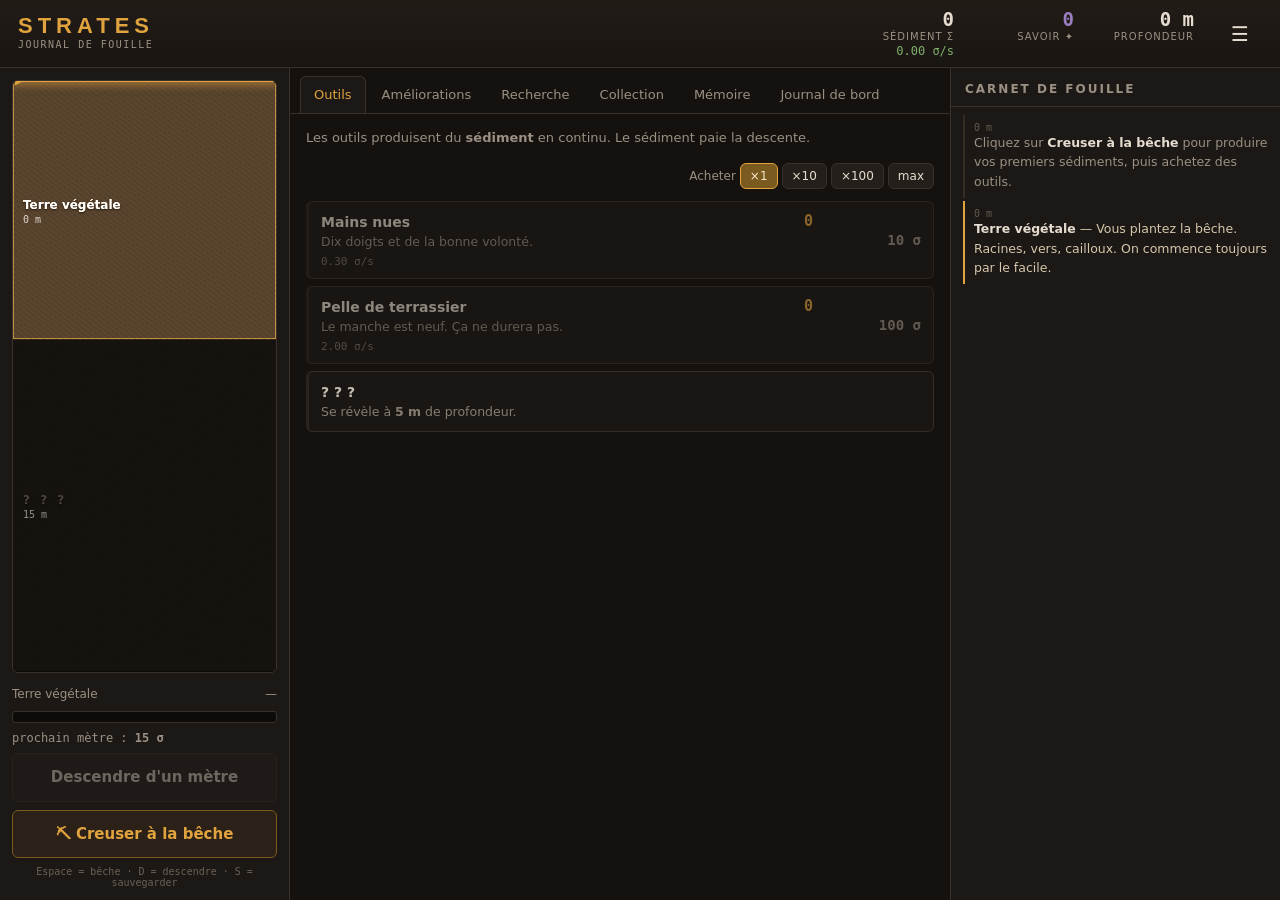
==== index.html @ b1f5039e "V1 - Première boucle de gameplay complète" ====
<!DOCTYPE html>
<html lang="fr">
<head>
<meta charset="utf-8">
<meta name="viewport" content="width=device-width, initial-scale=1">
<title>STRATES</title>
<link rel="stylesheet" href="css/style.css">
<link rel="icon" href="data:image/svg+xml,<svg xmlns='http://www.w3.org/2000/svg' viewBox='0 0 32 32'><text y='26' font-size='26'>⛏️</text></svg>">
</head>
<body>

<!-- ======================= BANDEAU ======================= -->
<header id="topbar">
  <div class="brand">STRATES<span class="brand-sub">journal de fouille</span></div>

  <div class="resources">
    <div class="res">
      <div class="res-val" id="res-sediment">0</div>
      <div class="res-lab">sédiment σ</div>
      <div class="res-rate" id="res-rate">0 σ/s</div>
    </div>
    <div class="res">
      <div class="res-val" id="res-knowledge">0</div>
      <div class="res-lab">savoir ✦</div>
    </div>
    <div class="res">
      <div class="res-val" id="res-depth">0 m</div>
      <div class="res-lab">profondeur</div>
    </div>
    <div class="res hidden" id="res-shard-box">
      <div class="res-val" id="res-shards">0</div>
      <div class="res-lab">éclats ◈</div>
    </div>
  </div>

  <button id="btn-menu" class="ghost" title="Options">☰</button>
</header>

<!-- ======================= CORPS ======================= -->
<main>

  <!-- ---------- COLONNE GAUCHE : LE PUITS ---------- -->
  <aside id="well">
    <div id="well-col"></div>

    <div id="well-ctl">
      <div class="dig-head">
        <span id="dig-strata">Terre végétale</span>
        <span id="dig-eta">—</span>
      </div>
      <div class="dig-bar"><div id="dig-fill"></div></div>
      <div class="dig-sub">prochain mètre : <b id="dig-cost">15 σ</b></div>

      <button id="btn-descend" class="big">Descendre d'un mètre</button>
      <button id="btn-dig" class="big alt">⛏ Creuser à la bêche</button>

      <!-- Apparaît avec la recherche « Descente assistée ». -->
      <div id="auto-ctl" class="hidden">
        <span>Descente auto</span>
        <div class="auto-row">
          <button class="automode" data-m="off"  title="Tout le sédiment reste disponible pour les achats.">arrêt</button>
          <button class="automode on" data-m="safe" title="Ne descend qu'avec 20× le prix du mètre d'avance.">prudent</button>
          <button class="automode" data-m="max"  title="Descend dès que possible. Plus rien à dépenser.">à fond</button>
        </div>
      </div>

      <div class="hint">Espace = bêche · D = descendre · S = sauvegarder</div>
    </div>
  </aside>

  <!-- ---------- COLONNE CENTRALE : PANNEAUX ---------- -->
  <section id="panel">
    <nav id="tabs">
      <button class="tab on" data-tab="outils">Outils</button>
      <button class="tab" data-tab="ameliorations">Améliorations <span id="badge-upgrades" class="badge hidden"></span></button>
      <button class="tab" data-tab="recherche">Recherche <span id="badge-research" class="badge hidden"></span></button>
      <button class="tab" data-tab="collection">Collection</button>
      <button class="tab" data-tab="memoire">Mémoire</button>
      <button class="tab" data-tab="stats">Journal de bord</button>
    </nav>

    <!-- OUTILS -->
    <div class="tabpane" id="pane-outils">
      <div class="pane-head">
        <p>Les outils produisent du <b>sédiment</b> en continu. Le sédiment paie la descente.</p>
        <div class="buymodes">
          <span>Acheter</span>
          <button class="buymode on" data-n="1">×1</button>
          <button class="buymode" data-n="10">×10</button>
          <button class="buymode" data-n="100">×100</button>
          <button class="buymode" data-n="-1">max</button>
        </div>
      </div>
      <div id="list-tools" class="list"></div>
    </div>

    <!-- AMÉLIORATIONS -->
    <div class="tabpane hidden" id="pane-ameliorations">
      <div class="pane-head"><p>Achats uniques, payés en sédiment. Elles doublent un outil ou boostent tout le chantier.</p></div>
      <div id="list-upgrades" class="list"></div>
    </div>

    <!-- RECHERCHE -->
    <div class="tabpane hidden" id="pane-recherche">
      <div class="pane-head"><p>Payées en <b>savoir ✦</b>, gagné en exhumant des artefacts. <i>Perdues au comblement du puits.</i></p></div>
      <div id="list-research" class="list"></div>
    </div>

    <!-- COLLECTION -->
    <div class="tabpane hidden" id="pane-collection">
      <div class="pane-head"><p>Ce que le puits vous a rendu. <b id="coll-count">0 / 0</b> — <i>la collection survit à tout.</i></p></div>
      <div id="list-collection"></div>
    </div>

    <!-- MÉMOIRE -->
    <div class="tabpane hidden" id="pane-memoire">
      <div id="meta-locked" class="pane-head">
        <p class="empty">Le comblement du puits n'est pas encore possible.<br>
        Cherchez le <b>Protocole de comblement</b> dans l'onglet Recherche.</p>
      </div>

      <div id="meta-body" class="hidden">
        <div class="prestige-box">
          <div class="pb-grid">
            <div><span id="meta-gain">0</span><small>éclats si vous comblez</small></div>
            <div><span id="meta-have">0</span><small>éclats à dépenser</small></div>
            <div><span id="meta-total">0</span><small>éclats à vie</small></div>
            <div><span id="meta-bonus">+0 %</span><small>bonus permanent</small></div>
            <div><span id="meta-count">0</span><small>comblements</small></div>
          </div>
          <div class="pb-next" id="meta-next"></div>
          <button id="btn-prestige" class="big danger">Combler le puits</button>
        </div>
        <div id="list-meta" class="list"></div>
      </div>
    </div>

    <!-- JOURNAL DE BORD -->
    <div class="tabpane hidden" id="pane-stats">
      <div class="pane-head"><p>Chiffres du chantier et faits d'armes. <b id="ach-count">0 / 0</b></p></div>
      <table id="stat-table"></table>
      <div id="list-ach" class="ach-grid"></div>
    </div>
  </section>

  <!-- ---------- COLONNE DROITE : JOURNAL ---------- -->
  <aside id="journal">
    <h3>Carnet de fouille</h3>
    <div id="log"></div>
  </aside>

</main>

<!-- ======================= SURCOUCHES ======================= -->
<div id="artefact-flash" class="hidden"></div>
<div id="toasts"></div>

<div class="modal hidden" id="modal-options">
  <div class="modal-box">
    <h2>Options</h2>
    <div class="modal-row">
      <button id="opt-save">Sauvegarder maintenant</button>
      <button id="opt-export">Exporter (copie le code)</button>
      <button id="opt-import">Importer le code ci-dessous</button>
    </div>
    <textarea id="opt-io" rows="4" placeholder="Code de sauvegarde…"></textarea>
    <p class="small">La partie est stockée dans votre navigateur et sauvegardée automatiquement
      toutes les 20 secondes. Vider les données du site efface la partie — pensez à exporter.</p>
    <div class="modal-row">
      <button id="opt-wipe" class="danger">Effacer la partie</button>
      <button data-close>Fermer</button>
    </div>
  </div>
</div>

<div class="modal hidden" id="modal-confirm">
  <div class="modal-box">
    <h2 id="confirm-title">…</h2>
    <p id="confirm-body">…</p>
    <div class="modal-row">
      <button id="confirm-yes" class="danger">Confirmer</button>
      <button id="confirm-no" data-close>Annuler</button>
    </div>
  </div>
</div>

<!-- Scripts classiques (pas de modules ES) : le jeu doit fonctionner
     en ouvrant simplement le fichier, sans serveur local. L'ordre compte. -->
<script src="js/utils.js"></script>
<script src="js/content.js"></script>
<script src="js/state.js"></script>
<script src="js/engine.js"></script>
<script src="js/ui.js"></script>
<script src="js/main.js"></script>
</body>
</html>
---- css/style.css ----
/* =========================================================================
   style.css — Ambiance : carnet de chantier, terre humide, lampe de mineur.

   Palette pensée pour de longues sessions : fond sombre chaud (pas noir pur,
   moins fatigant), un seul accent vif (ambre) réservé aux actions possibles.
   POURQUOI un seul accent ? Dans un incrémental, l'œil doit repérer en un
   dixième de seconde « qu'est-ce que je peux acheter ». Si tout brille, rien
   ne brille.
   ========================================================================= */

:root {
  --bg:        #14110e;
  --bg-2:      #1c1815;
  --bg-3:      #241f1a;
  --line:      #3a322a;
  --txt:       #e6ddd0;
  --txt-dim:   #9b9083;
  --amber:     #e0a33e;
  --amber-dk:  #7a5a1e;
  --green:     #7fae6a;
  --red:       #c05a4c;
  --violet:    #9a7fc0;
  --radius:    6px;
  --mono:      ui-monospace, 'Cascadia Mono', Consolas, monospace;
}

* { box-sizing: border-box; }

html, body {
  margin: 0; height: 100%;
  background: var(--bg);
  color: var(--txt);
  font: 15px/1.5 'Segoe UI', system-ui, sans-serif;
  overflow: hidden;
}

button {
  font: inherit; color: var(--txt); cursor: pointer;
  background: var(--bg-3); border: 1px solid var(--line);
  border-radius: var(--radius); padding: 7px 12px;
  transition: background .12s, border-color .12s, transform .06s;
}
button:hover:not(:disabled) { background: #2f2822; border-color: #574a3c; }
button:active:not(:disabled) { transform: translateY(1px); }
button:disabled { opacity: .4; cursor: default; }
button.danger { border-color: #6b3129; color: #e0a196; }
button.danger:hover:not(:disabled) { background: #3a201b; }
.ghost { background: none; border-color: transparent; font-size: 20px; }
.hidden { display: none !important; }
.small { font-size: 12px; color: var(--txt-dim); }

/* =========================== BANDEAU =========================== */
#topbar {
  display: flex; align-items: center; gap: 24px;
  padding: 10px 18px;
  background: linear-gradient(180deg, #221c17, #191512);
  border-bottom: 1px solid var(--line);
  height: 68px;
}
.brand { font: 700 22px/1 'Segoe UI', sans-serif; letter-spacing: 5px; color: var(--amber); }
.brand-sub {
  display: block; font: 400 10px/1.6 var(--mono);
  letter-spacing: 1.5px; color: var(--txt-dim); text-transform: uppercase;
}
.resources { display: flex; gap: 28px; margin-left: auto; }
.res { text-align: right; min-width: 92px; }
.res-val { font: 600 19px/1.1 var(--mono); }
.res-lab { font-size: 10px; letter-spacing: 1px; color: var(--txt-dim); text-transform: uppercase; }
.res-rate { font: 12px var(--mono); color: var(--green); }
#res-knowledge { color: var(--violet); }
#res-shards    { color: var(--amber); }

/* =========================== GRILLE =========================== */
main {
  display: grid;
  grid-template-columns: 290px minmax(420px, 1fr) 330px;
  grid-template-rows: minmax(0, 1fr);   /* ligne unique, autorisée à rétrécir */
  height: calc(100% - 68px);
}

/* PIÈGE CLASSIQUE FLEX/GRID, à connaître :
   un enfant de grid (ou de flex) a `min-height: auto` par défaut — il refuse
   donc de devenir plus petit que son contenu. La longue liste d'outils
   étirait toute la rangée à 4600 px, et la colonne du puits avec.
   `min-height: 0` lève ce verrou et laisse les zones internes défiler. */
main > * { min-height: 0; }

/* =========================== LE PUITS =========================== */
#well {
  display: flex; flex-direction: column;
  border-right: 1px solid var(--line);
  background: var(--bg-2);
}
#well-col {
  position: relative; flex: 1; min-height: 0;
  display: flex; flex-direction: column;
  margin: 12px 12px 0; border: 1px solid var(--line); border-radius: var(--radius);
  overflow: hidden;
}
.strat {
  position: relative; flex-basis: 0; min-height: 26px;
  padding: 4px 10px;
  background: color-mix(in srgb, var(--c) 55%, #100d0a);
  border-bottom: 1px solid rgba(0,0,0,.45);
  display: flex; flex-direction: column; justify-content: center;
  transition: filter .3s;
}
/* Un léger grain diagonal : les aplats purs font « écran », pas « roche ». */
.strat::after {
  content: ''; position: absolute; inset: 0; opacity: .16; pointer-events: none;
  background: repeating-linear-gradient(38deg, transparent 0 3px, rgba(0,0,0,.55) 3px 4px);
}
.strat.active { filter: brightness(1.35); box-shadow: inset 0 0 0 1px rgba(224,163,62,.5); }
.strat.unknown { background: #16130f; filter: none; }
.strat.unknown .strat-name { color: #4c443a; letter-spacing: 3px; }
.strat-name  { font-size: 12px; font-weight: 600; text-shadow: 0 1px 2px rgba(0,0,0,.7); }
.strat-depth { font: 10px var(--mono); color: rgba(255,255,255,.55); }

.well-cursor { position: absolute; left: 0; right: 0; height: 0; pointer-events: none; transition: top .25s ease-out; }
.well-cursor span {
  position: absolute; left: -1px; right: -1px; top: -1px; height: 2px;
  background: var(--amber); box-shadow: 0 0 8px 2px rgba(224,163,62,.75);
}
.well-cursor::before {
  content: '▶'; position: absolute; left: 2px; top: -8px;
  font-size: 11px; color: var(--amber);
}

#well-ctl { padding: 12px; display: flex; flex-direction: column; gap: 8px; }
.dig-head { display: flex; justify-content: space-between; font-size: 12px; color: var(--txt-dim); }
#dig-eta.ready { color: var(--green); }
.dig-bar { height: 12px; background: #0d0b09; border: 1px solid var(--line); border-radius: 3px; overflow: hidden; }
#dig-fill {
  height: 100%; width: 0%;
  background: linear-gradient(90deg, var(--amber-dk), var(--amber));
  transition: width .12s linear;
}
.dig-sub { font: 12px var(--mono); color: var(--txt-dim); }
.big { padding: 12px; font-size: 15px; font-weight: 600; }
.big.alt { background: #2b2118; border-color: var(--amber-dk); color: var(--amber); }
.big.pulse { animation: pulse 1.1s infinite; border-color: var(--amber); }
@keyframes pulse {
  0%,100% { box-shadow: 0 0 0 0 rgba(224,163,62,.45); }
  50%     { box-shadow: 0 0 0 6px rgba(224,163,62,0); }
}
.hint { font: 10px var(--mono); color: #6b6156; text-align: center; }

#auto-ctl { font-size: 11px; color: var(--txt-dim); text-align: center; }
.auto-row { display: flex; gap: 3px; margin-top: 4px; }
.automode { flex: 1; padding: 4px 0; font-size: 11px; }
.automode.on { background: var(--amber-dk); border-color: var(--amber); color: #f5e6cb; }

/* =========================== PANNEAU CENTRAL =========================== */
#panel { display: flex; flex-direction: column; min-width: 0; }
#tabs { display: flex; gap: 2px; padding: 8px 10px 0; border-bottom: 1px solid var(--line); }
.tab {
  border: 1px solid transparent; border-bottom: none;
  border-radius: var(--radius) var(--radius) 0 0;
  background: none; color: var(--txt-dim); padding: 8px 13px; font-size: 13px;
}
.tab.on { background: var(--bg-2); border-color: var(--line); color: var(--amber); }
.badge {
  display: inline-block; min-width: 17px; padding: 0 4px; margin-left: 4px;
  background: var(--amber); color: #1a1410; border-radius: 9px;
  font: 700 10px/16px var(--mono); text-align: center;
}
.tabpane { flex: 1; min-height: 0; overflow-y: auto; padding: 14px 16px 40px; }
.pane-head { display: flex; align-items: center; gap: 16px; flex-wrap: wrap; margin-bottom: 12px; }
.pane-head p { margin: 0; font-size: 13px; color: var(--txt-dim); }
.buymodes { display: flex; align-items: center; gap: 4px; margin-left: auto; font-size: 12px; color: var(--txt-dim); }
.buymode { padding: 3px 9px; font-size: 12px; }
.buymode.on { background: var(--amber-dk); border-color: var(--amber); color: #f5e6cb; }
.empty { color: var(--txt-dim); font-size: 13px; line-height: 1.7; }

/* --------- Cartes achetables --------- */
.list { display: flex; flex-direction: column; gap: 7px; }
.card {
  display: flex; align-items: stretch; gap: 12px;
  padding: 10px 12px;
  background: var(--bg-2); border: 1px solid var(--line);
  border-left: 3px solid #2e2721;
  border-radius: var(--radius);
  cursor: pointer; user-select: none;
  transition: background .12s, border-color .12s, opacity .2s;
}
.card:hover { background: var(--bg-3); }
.card.afford { border-left-color: var(--amber); }
.card.afford .price { color: var(--amber); }
.card:not(.afford) { opacity: .58; }
.card.locked, .card.done { cursor: default; opacity: .85; }
.card.locked { border-left-color: #2e2721; }
.card.done { border-left-color: var(--green); opacity: .55; }
.card-main { flex: 1; min-width: 0; }
.card-title { font-weight: 600; font-size: 14px; }
.card-desc { font-size: 12.5px; color: var(--txt-dim); }
.card-sub  { font: 11px var(--mono); color: #7d7367; margin-top: 3px; }
.card-buy  { display: flex; flex-direction: column; align-items: flex-end; justify-content: center; min-width: 96px; }
.price { font: 600 14px var(--mono); color: var(--txt-dim); white-space: nowrap; }
.qty   { font: 11px var(--mono); color: #7d7367; }
.owned { float: right; font: 700 15px var(--mono); color: var(--amber); }
.chk   { color: var(--green); }
.popped { animation: popped .28s ease-out; }
@keyframes popped {
  0%   { background: rgba(224,163,62,.35); }
  100% { background: var(--bg-2); }
}

/* --------- Collection --------- */
.coll-group { margin-bottom: 20px; }
.coll-group h4 {
  margin: 0 0 8px; padding-left: 9px; font-size: 13px; letter-spacing: .5px;
  border-left: 4px solid var(--c);
}
.coll-group h4 span { float: right; font: 11px var(--mono); color: var(--txt-dim); }
.coll-grid { display: grid; grid-template-columns: repeat(auto-fill, minmax(215px, 1fr)); gap: 8px; }
.coll-item {
  padding: 9px 11px; background: var(--bg-2);
  border: 1px solid var(--line); border-radius: var(--radius);
}
.coll-item.unknown { background: #17140f; border-style: dashed; opacity: .5; }
.ci-name  { font-weight: 600; font-size: 13px; }
.ci-name em { font: 11px var(--mono); color: var(--amber); font-style: normal; }
.ci-text  { font-size: 12px; color: var(--txt-dim); margin: 4px 0; font-style: italic; line-height: 1.45; }
.ci-bonus { font: 11px var(--mono); color: var(--green); }

/* --------- Prestige --------- */
.prestige-box {
  padding: 14px; margin-bottom: 16px;
  background: linear-gradient(180deg, #241b26, #1a1518);
  border: 1px solid #4a3a52; border-radius: var(--radius);
}
.pb-grid { display: grid; grid-template-columns: repeat(auto-fit, minmax(96px, 1fr)); gap: 10px; text-align: center; }
.pb-grid div span { display: block; font: 700 20px var(--mono); color: var(--amber); }
.pb-grid div small { font-size: 10.5px; color: var(--txt-dim); text-transform: uppercase; letter-spacing: .5px; }
.pb-next { text-align: center; font: 11px var(--mono); color: var(--txt-dim); margin: 10px 0 8px; }
.prestige-box .big { width: 100%; }

/* --------- Stats & succès --------- */
#stat-table { width: 100%; border-collapse: collapse; margin-bottom: 20px; font-size: 13px; }
#stat-table td { padding: 5px 8px; border-bottom: 1px solid #241f1a; }
#stat-table td:first-child { color: var(--txt-dim); }
#stat-table td:last-child { text-align: right; font-family: var(--mono); }
#stat-table tr.sep td { border: none; height: 10px; }
.ach-grid { display: grid; grid-template-columns: repeat(auto-fill, minmax(180px, 1fr)); gap: 7px; }
.ach {
  padding: 8px 10px; border: 1px solid var(--line); border-radius: var(--radius);
  background: #17140f; opacity: .45;
}
.ach.got { opacity: 1; background: var(--bg-2); border-color: var(--amber-dk); }
.ach-name { font-weight: 600; font-size: 13px; }
.ach.got .ach-name { color: var(--amber); }
.ach-desc { font-size: 11.5px; color: var(--txt-dim); }

/* =========================== JOURNAL =========================== */
#journal {
  border-left: 1px solid var(--line); background: var(--bg-2);
  display: flex; flex-direction: column; min-width: 0;
}
#journal h3 {
  margin: 0; padding: 12px 14px 8px; font-size: 12px;
  letter-spacing: 2px; text-transform: uppercase; color: var(--txt-dim);
  border-bottom: 1px solid var(--line);
}
#log { flex: 1; min-height: 0; overflow-y: auto; padding: 8px 12px 30px; }
.le {
  padding: 7px 0 7px 9px; border-left: 2px solid #332c25;
  font-size: 12.5px; line-height: 1.55; color: var(--txt-dim);
  margin-bottom: 3px;
  animation: slidein .3s ease-out;
}
@keyframes slidein { from { opacity: 0; transform: translateX(8px); } }
.le.no-anim { animation: none; }   /* historique déjà connu : pas d'animation */
.le-d { display: block; font: 10px var(--mono); color: #635a4f; }
.le b { color: var(--txt); }
.le-strata   { border-left-color: var(--amber); color: #d6c7ac; }
.le-find     { border-left-color: var(--violet); color: #cbbcda; }
.le-res      { border-left-color: var(--green); }
.le-ach      { border-left-color: var(--amber); }
.le-prestige { border-left-color: #b06fd0; color: #e0c8ee; }
.le-dup      { opacity: .55; }
.le-up       { border-left-color: #4d7fa8; }

/* =========================== SURCOUCHES =========================== */
/* Placé en bas et non en haut : en haut il recouvrait la barre d'onglets,
   c'est-à-dire précisément ce sur quoi le joueur veut cliquer. */
#artefact-flash {
  position: fixed; left: 50%; bottom: 74px; transform: translateX(-50%);
  z-index: 60; cursor: pointer;
}
.af-card {
  width: 340px; padding: 14px 18px;
  background: linear-gradient(180deg, color-mix(in srgb, var(--c) 40%, #17130f), #17130f);
  border: 1px solid color-mix(in srgb, var(--c) 70%, #000);
  border-radius: var(--radius); box-shadow: 0 10px 34px rgba(0,0,0,.65);
  animation: drop .45s cubic-bezier(.2,1.4,.4,1);
}
@keyframes drop { from { opacity: 0; transform: translateY(-24px) scale(.94); } }
.af-label { font: 10px var(--mono); letter-spacing: 2px; text-transform: uppercase; color: var(--amber); }
.af-name  { font-size: 18px; font-weight: 700; margin: 3px 0 6px; }
.af-text  { font-size: 13px; font-style: italic; color: #cabfae; line-height: 1.5; }

#toasts { position: fixed; left: 50%; bottom: 22px; transform: translateX(-50%); z-index: 70; display: flex; flex-direction: column; gap: 6px; align-items: center; }
.toast {
  padding: 8px 16px; background: #2b241d; border: 1px solid var(--line);
  border-radius: 20px; font-size: 13px; box-shadow: 0 6px 20px rgba(0,0,0,.5);
  animation: drop .25s ease-out; transition: opacity .4s, transform .4s;
}
.toast.out { opacity: 0; transform: translateY(10px); }

.floatnum {
  position: fixed; z-index: 80; pointer-events: none;
  font: 700 15px var(--mono); color: var(--amber); text-shadow: 0 2px 6px #000;
  animation: floatup .9s ease-out forwards;
}
@keyframes floatup {
  from { opacity: 1; transform: translate(-50%, 0); }
  to   { opacity: 0; transform: translate(-50%, -48px); }
}

.modal {
  position: fixed; inset: 0; z-index: 90;
  background: rgba(8,6,5,.78);
  display: flex; align-items: center; justify-content: center;
}
.modal-box {
  width: min(520px, 92vw); padding: 22px;
  background: var(--bg-2); border: 1px solid var(--line); border-radius: 10px;
  box-shadow: 0 20px 60px rgba(0,0,0,.7);
}
.modal-box h2 { margin: 0 0 10px; font-size: 19px; color: var(--amber); }
.modal-box p { font-size: 13.5px; line-height: 1.6; color: var(--txt-dim); }
.modal-row { display: flex; gap: 8px; flex-wrap: wrap; margin-top: 14px; }
#opt-io {
  width: 100%; margin-top: 12px; padding: 8px; resize: vertical;
  font: 11px var(--mono); color: var(--txt);
  background: #100d0a; border: 1px solid var(--line); border-radius: var(--radius);
}

/* =========================== BARRES DE DÉFILEMENT =========================== */
::-webkit-scrollbar { width: 9px; }
::-webkit-scrollbar-track { background: #100d0a; }
::-webkit-scrollbar-thumb { background: #3a322a; border-radius: 5px; }
::-webkit-scrollbar-thumb:hover { background: #4e4438; }

/* =========================== ÉCRANS ÉTROITS =========================== */
@media (max-width: 1100px) {
  main { grid-template-columns: 250px 1fr; }
  #journal { display: none; }
}
@media (max-width: 820px) {
  html, body { overflow: auto; }
  main { grid-template-columns: 1fr; height: auto; }
  #well { border-right: none; border-bottom: 1px solid var(--line); }
  #well-col { min-height: 220px; }
  .resources { gap: 14px; }
  .res { min-width: 68px; }
}
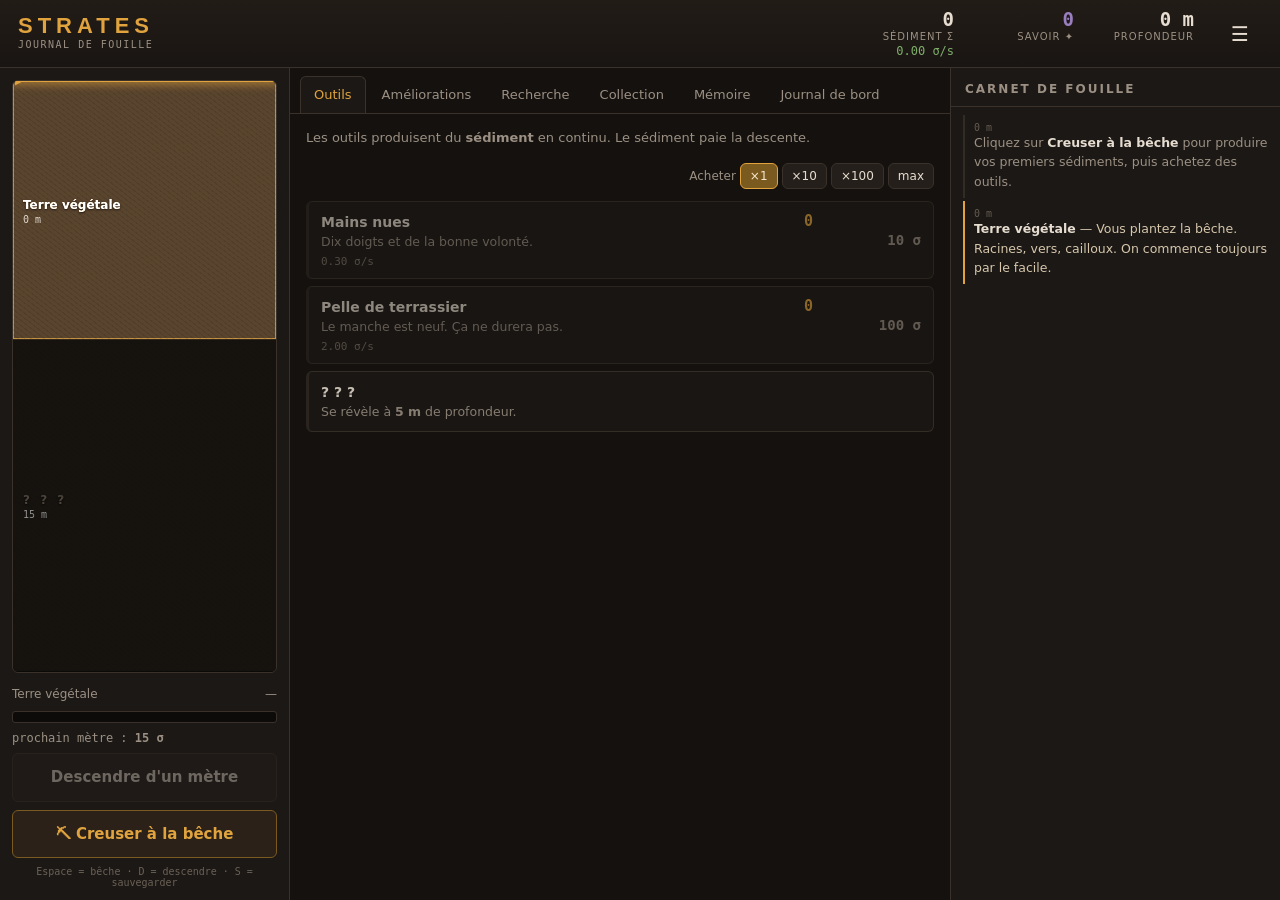
==== commit a82448fa: "V1 - Correctifs" ====
--- a/index.html
+++ b/index.html
@@ -4,7 +4,10 @@
 <meta charset="utf-8">
 <meta name="viewport" content="width=device-width, initial-scale=1">
 <title>STRATES</title>
-<link rel="stylesheet" href="css/style.css">
+<!-- Le `?v=` change à chaque version : sans lui, un navigateur qui a déjà
+     visité le jeu resservirait ses anciens fichiers depuis son cache et le
+     joueur resterait bloqué sur une version périmée sans le savoir. -->
+<link rel="stylesheet" href="css/style.css?v=1.1.0">
 <link rel="icon" href="data:image/svg+xml,<svg xmlns='http://www.w3.org/2000/svg' viewBox='0 0 32 32'><text y='26' font-size='26'>⛏️</text></svg>">
 </head>
 <body>
@@ -44,6 +47,9 @@
     <div id="well-col"></div>
 
     <div id="well-ctl">
+      <!-- Effets temporaires issus des événements de forage -->
+      <div id="buffs"></div>
+
       <div class="dig-head">
         <span id="dig-strata">Terre végétale</span>
         <span id="dig-eta">—</span>
@@ -157,7 +163,7 @@
 
 <div class="modal hidden" id="modal-options">
   <div class="modal-box">
-    <h2>Options</h2>
+    <h2>Options <span id="opt-version" class="version">v—</span></h2>
     <div class="modal-row">
       <button id="opt-save">Sauvegarder maintenant</button>
       <button id="opt-export">Exporter (copie le code)</button>
@@ -170,6 +176,17 @@
       <button id="opt-wipe" class="danger">Effacer la partie</button>
       <button data-close>Fermer</button>
     </div>
+  </div>
+</div>
+
+<!-- Événement de forage : volontairement SANS bouton de fermeture.
+     Le puits pose une question, on y répond. -->
+<div class="modal hidden" id="modal-event">
+  <div class="modal-box event-box">
+    <div class="ev-strata" id="ev-strata"></div>
+    <h2 id="ev-title">…</h2>
+    <p id="ev-text">…</p>
+    <div id="ev-choices"></div>
   </div>
 </div>
 
@@ -186,11 +203,11 @@
 
 <!-- Scripts classiques (pas de modules ES) : le jeu doit fonctionner
      en ouvrant simplement le fichier, sans serveur local. L'ordre compte. -->
-<script src="js/utils.js"></script>
-<script src="js/content.js"></script>
-<script src="js/state.js"></script>
-<script src="js/engine.js"></script>
-<script src="js/ui.js"></script>
-<script src="js/main.js"></script>
+<script src="js/utils.js?v=1.1.0"></script>
+<script src="js/content.js?v=1.1.0"></script>
+<script src="js/state.js?v=1.1.0"></script>
+<script src="js/engine.js?v=1.1.0"></script>
+<script src="js/ui.js?v=1.1.0"></script>
+<script src="js/main.js?v=1.1.0"></script>
 </body>
 </html>
--- a/css/style.css
+++ b/css/style.css
@@ -279,12 +279,15 @@
 .le-prestige { border-left-color: #b06fd0; color: #e0c8ee; }
 .le-dup      { opacity: .55; }
 .le-up       { border-left-color: #4d7fa8; }
+.le-event    { border-left-color: #c98a3a; color: #d9c5a6; }
 
 /* =========================== SURCOUCHES =========================== */
 /* Placé en bas et non en haut : en haut il recouvrait la barre d'onglets,
    c'est-à-dire précisément ce sur quoi le joueur veut cliquer. */
+/* Assez haut pour passer au-dessus d'une pile de trois toasts, qui sinon
+   recouvraient la carte de découverte au moment précis où on veut la lire. */
 #artefact-flash {
-  position: fixed; left: 50%; bottom: 74px; transform: translateX(-50%);
+  position: fixed; left: 50%; bottom: 185px; transform: translateX(-50%);
   z-index: 60; cursor: pointer;
 }
 .af-card {
@@ -328,12 +331,84 @@
   box-shadow: 0 20px 60px rgba(0,0,0,.7);
 }
 .modal-box h2 { margin: 0 0 10px; font-size: 19px; color: var(--amber); }
+.version { float: right; font: 11px var(--mono); color: var(--txt-dim); padding-top: 6px; }
 .modal-box p { font-size: 13.5px; line-height: 1.6; color: var(--txt-dim); }
 .modal-row { display: flex; gap: 8px; flex-wrap: wrap; margin-top: 14px; }
+/* ---------- Événement de forage ---------- */
+.event-box {
+  width: min(560px, 94vw);
+  border-color: color-mix(in srgb, var(--c) 60%, var(--line));
+  border-top: 3px solid var(--c);
+  animation: drop .35s cubic-bezier(.2,1.3,.4,1);
+}
+.ev-strata {
+  font: 10px var(--mono); letter-spacing: 2px; text-transform: uppercase;
+  color: var(--txt-dim); margin-bottom: 2px;
+}
+.event-box h2 { margin: 0 0 8px; }
+.event-box p { font-size: 14px; line-height: 1.65; color: #cabfae; font-style: italic; }
+#ev-choices { display: flex; flex-direction: column; gap: 8px; margin-top: 16px; }
+.ev-choice {
+  display: block; width: 100%; text-align: left; padding: 11px 14px;
+  background: var(--bg-3); border: 1px solid var(--line); border-left: 3px solid var(--amber-dk);
+}
+.ev-choice:hover { border-left-color: var(--amber); }
+.ev-choice.risky { border-left-color: #8a4438; }
+.ev-choice.risky:hover { border-left-color: var(--red); }
+.evc-label { display: block; font-weight: 600; font-size: 14px; }
+.evc-hint  { display: block; font-size: 12px; color: var(--txt-dim); margin-top: 2px; font-style: italic; }
+/* Les conséquences chiffrées : en monospace, pour se lire comme des données
+   et non comme du récit — c'est sur cette ligne que le joueur décide. */
+.evc-fx {
+  display: block; margin-top: 6px; padding-top: 6px;
+  border-top: 1px solid #342c24;
+  font: 11.5px/1.6 var(--mono); color: var(--amber);
+}
+.evc-fx em { color: var(--txt-dim); font-style: normal; }
+.evc-fx b  { color: #f0c87a; }
+.evc-odds {
+  display: inline-block; min-width: 34px; margin-right: 4px;
+  font-weight: 700;
+}
+.evc-odds.ok { color: var(--green); }
+.evc-odds.ko { color: var(--red); }
+
+/* ---------- Bandeau des effets temporaires ---------- */
+#buffs { display: flex; flex-direction: column; gap: 3px; }
+.buff {
+  display: flex; justify-content: space-between; align-items: center;
+  padding: 3px 8px; border-radius: 3px; font-size: 11.5px;
+  background: #23301f; border: 1px solid #3d5535; color: #b9d3ac;
+}
+.buff.bad { background: #2f201d; border-color: #55352f; color: #d9b0a5; }
+.bf-name { font-weight: 600; }
+.bf-time { font: 11px var(--mono); opacity: .75; }
+
 #opt-io {
   width: 100%; margin-top: 12px; padding: 8px; resize: vertical;
   font: 11px var(--mono); color: var(--txt);
   background: #100d0a; border: 1px solid var(--line); border-radius: var(--radius);
+}
+
+/* =========================== MOUVEMENT RÉDUIT ===========================
+   Certaines personnes règlent leur système sur « animations réduites » —
+   troubles vestibulaires, migraines, ou simple préférence. Un idle affiche
+   des animations en permanence : il faut savoir se taire quand on le demande.
+   (Accessoirement, c'est ce qui rend le jeu capturable en test automatisé.) */
+@media (prefers-reduced-motion: reduce) {
+  *, *::before, *::after {
+    animation-duration: .001s !important;
+    animation-iteration-count: 1 !important;
+    transition-duration: .001s !important;
+  }
+}
+
+/* Même effet, mais forcé par l'URL (?still=1). Les captures de test sont
+   prises dès le chargement, c'est-à-dire pile pendant les animations
+   d'entrée — les fenêtres apparaissaient donc vides sur les images. */
+html.no-motion *, html.no-motion *::before, html.no-motion *::after {
+  animation: none !important;
+  transition: none !important;
 }
 
 /* =========================== BARRES DE DÉFILEMENT =========================== */
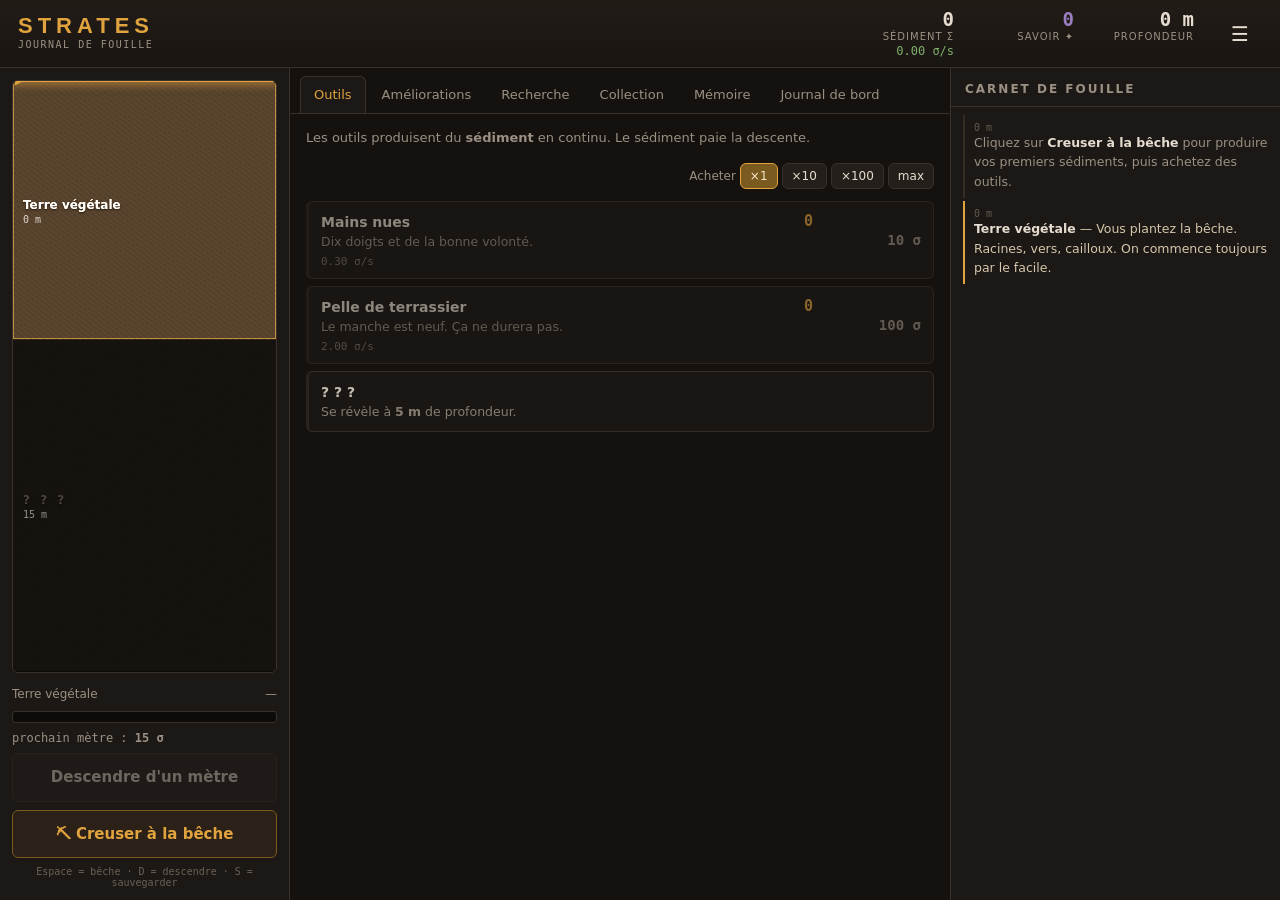
==== commit 0bd5dba4: "V1.2 - Doctrine & Maîtrise" ====
--- a/index.html
+++ b/index.html
@@ -7,7 +7,7 @@
 <!-- Le `?v=` change à chaque version : sans lui, un navigateur qui a déjà
      visité le jeu resservirait ses anciens fichiers depuis son cache et le
      joueur resterait bloqué sur une version périmée sans le savoir. -->
-<link rel="stylesheet" href="css/style.css?v=1.1.0">
+<link rel="stylesheet" href="css/style.css?v=1.2.0">
 <link rel="icon" href="data:image/svg+xml,<svg xmlns='http://www.w3.org/2000/svg' viewBox='0 0 32 32'><text y='26' font-size='26'>⛏️</text></svg>">
 </head>
 <body>
@@ -47,6 +47,9 @@
     <div id="well-col"></div>
 
     <div id="well-ctl">
+      <!-- Doctrine engagée pour la fouille en cours -->
+      <div id="doctrine-badge" class="hidden"></div>
+
       <!-- Effets temporaires issus des événements de forage -->
       <div id="buffs"></div>
 
@@ -126,6 +129,15 @@
       </div>
 
       <div id="meta-body" class="hidden">
+        <div id="doctrines">
+          <h4>Doctrine de la prochaine fouille</h4>
+          <p class="dc-intro">Un engagement pour toute la fouille : beaucoup dans un domaine,
+            moins dans un autre. Aucune n'est meilleure — elles donnent des parties de formes
+            différentes. Mener <b>3 fouilles</b> sous une même doctrine en acquiert la maîtrise,
+            un bonus conservé définitivement.</p>
+          <div id="doctrine-list"></div>
+        </div>
+
         <div class="prestige-box">
           <div class="pb-grid">
             <div><span id="meta-gain">0</span><small>éclats si vous comblez</small></div>
@@ -203,11 +215,11 @@
 
 <!-- Scripts classiques (pas de modules ES) : le jeu doit fonctionner
      en ouvrant simplement le fichier, sans serveur local. L'ordre compte. -->
-<script src="js/utils.js?v=1.1.0"></script>
-<script src="js/content.js?v=1.1.0"></script>
-<script src="js/state.js?v=1.1.0"></script>
-<script src="js/engine.js?v=1.1.0"></script>
-<script src="js/ui.js?v=1.1.0"></script>
-<script src="js/main.js?v=1.1.0"></script>
+<script src="js/utils.js?v=1.2.0"></script>
+<script src="js/content.js?v=1.2.0"></script>
+<script src="js/state.js?v=1.2.0"></script>
+<script src="js/engine.js?v=1.2.0"></script>
+<script src="js/ui.js?v=1.2.0"></script>
+<script src="js/main.js?v=1.2.0"></script>
 </body>
 </html>
--- a/css/style.css
+++ b/css/style.css
@@ -235,6 +235,51 @@
 .pb-next { text-align: center; font: 11px var(--mono); color: var(--txt-dim); margin: 10px 0 8px; }
 .prestige-box .big { width: 100%; }
 
+/* --------- Doctrines --------- */
+#doctrines { margin-bottom: 18px; }
+#doctrines h4 { margin: 0 0 6px; font-size: 13px; letter-spacing: .5px; color: var(--amber); }
+.dc-intro { margin: 0 0 10px; font-size: 12.5px; line-height: 1.6; color: var(--txt-dim); }
+#doctrine-list { display: grid; grid-template-columns: repeat(auto-fit, minmax(230px, 1fr)); gap: 8px; }
+.doctrine {
+  padding: 10px 12px; cursor: pointer; user-select: none;
+  background: var(--bg-2); border: 1px solid var(--line);
+  border-top: 3px solid color-mix(in srgb, var(--c) 45%, var(--line));
+  border-radius: var(--radius);
+  transition: background .12s, border-color .12s;
+}
+.doctrine:hover { background: var(--bg-3); }
+.doctrine.chosen { border-top-color: var(--c); box-shadow: inset 0 0 0 1px color-mix(in srgb, var(--c) 45%, transparent); }
+.doctrine.active { background: color-mix(in srgb, var(--c) 9%, var(--bg-2)); }
+.dc-head { display: flex; align-items: center; gap: 6px; }
+.dc-name { font-weight: 600; font-size: 14px; color: var(--c); }
+.dc-tag {
+  font: 9px var(--mono); letter-spacing: 1px; text-transform: uppercase;
+  padding: 2px 6px; border-radius: 9px; background: var(--c); color: #14110e; font-weight: 700;
+}
+.dc-tag.next { background: none; border: 1px solid var(--c); color: var(--c); }
+.dc-motto { font-size: 12px; font-style: italic; color: var(--txt-dim); margin: 2px 0 5px; }
+.dc-desc { font-size: 12.5px; line-height: 1.5; }
+.dc-mastery {
+  margin-top: 7px; padding-top: 6px; border-top: 1px solid #2e2721;
+  font-size: 11px; line-height: 1.5; color: var(--txt-dim);
+}
+.dc-mastery.got { color: var(--green); }
+.dc-mastery em { color: var(--txt); font-style: normal; font-weight: 600; }
+.pip {
+  display: inline-block; width: 7px; height: 7px; margin-right: 3px;
+  border: 1px solid #4e4438; border-radius: 50%; vertical-align: middle;
+}
+.pip.on { background: var(--c); border-color: var(--c); }
+
+#doctrine-badge {
+  display: flex; align-items: baseline; gap: 6px;
+  padding: 4px 8px; border-radius: 3px; font-size: 12px;
+  background: color-mix(in srgb, var(--c) 16%, var(--bg-3));
+  border: 1px solid color-mix(in srgb, var(--c) 45%, var(--line));
+}
+.db-lab { font: 9px var(--mono); letter-spacing: 1.5px; text-transform: uppercase; color: var(--txt-dim); }
+.db-name { font-weight: 600; color: var(--c); }
+
 /* --------- Stats & succès --------- */
 #stat-table { width: 100%; border-collapse: collapse; margin-bottom: 20px; font-size: 13px; }
 #stat-table td { padding: 5px 8px; border-bottom: 1px solid #241f1a; }
@@ -280,6 +325,7 @@
 .le-dup      { opacity: .55; }
 .le-up       { border-left-color: #4d7fa8; }
 .le-event    { border-left-color: #c98a3a; color: #d9c5a6; }
+.le-doctrine { border-left-color: #4d9a8a; color: #bcd9d0; }
 
 /* =========================== SURCOUCHES =========================== */
 /* Placé en bas et non en haut : en haut il recouvrait la barre d'onglets,
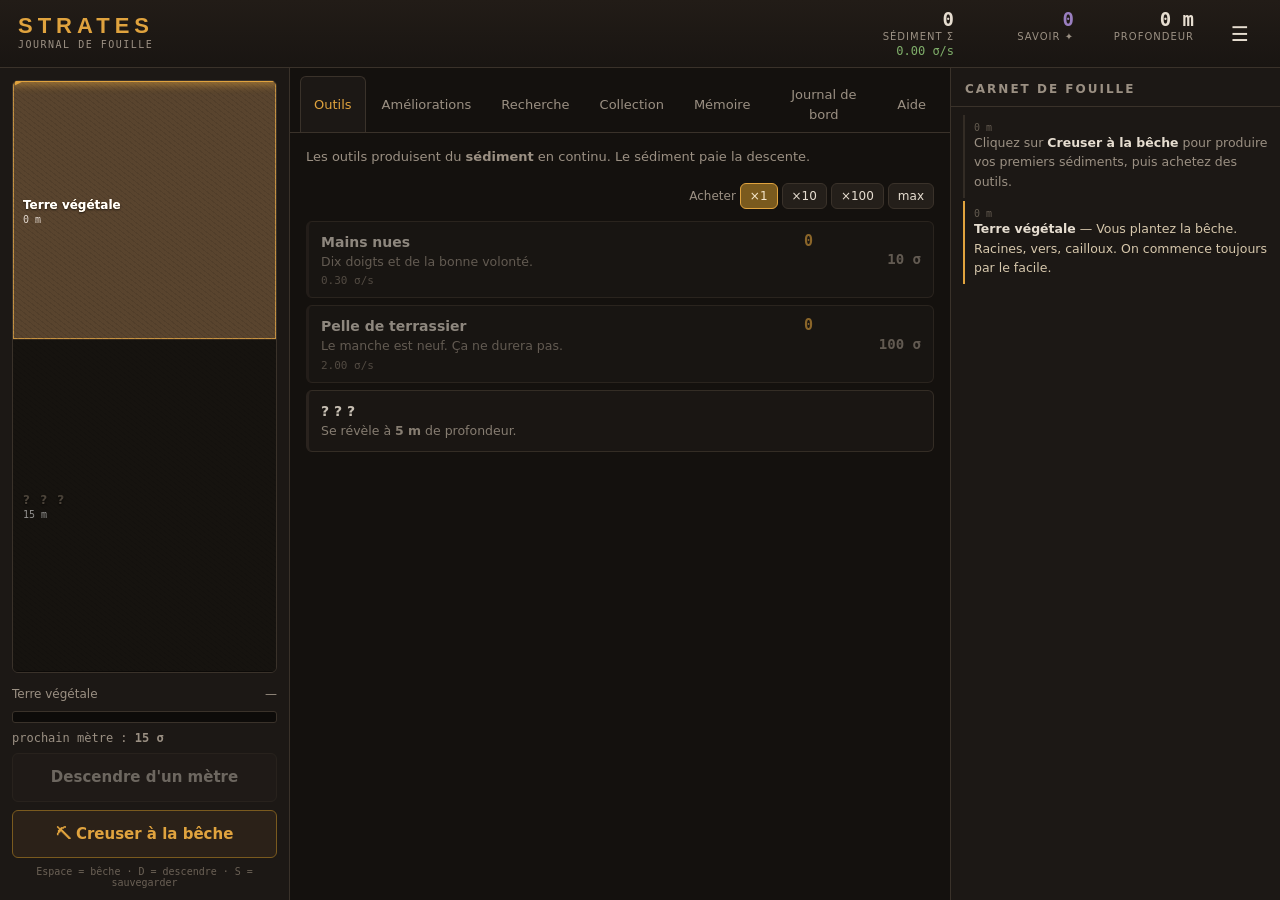
==== commit e83d9717: "V.1.3 - Aides Contextuelles & Correctifs" ====
--- a/index.html
+++ b/index.html
@@ -7,7 +7,7 @@
 <!-- Le `?v=` change à chaque version : sans lui, un navigateur qui a déjà
      visité le jeu resservirait ses anciens fichiers depuis son cache et le
      joueur resterait bloqué sur une version périmée sans le savoir. -->
-<link rel="stylesheet" href="css/style.css?v=1.2.0">
+<link rel="stylesheet" href="css/style.css?v=1.3.0">
 <link rel="icon" href="data:image/svg+xml,<svg xmlns='http://www.w3.org/2000/svg' viewBox='0 0 32 32'><text y='26' font-size='26'>⛏️</text></svg>">
 </head>
 <body>
@@ -16,21 +16,23 @@
 <header id="topbar">
   <div class="brand">STRATES<span class="brand-sub">journal de fouille</span></div>
 
+  <!-- data-tip : infobulles maison. Les quatre ressources sont ce que le
+       joueur regarde le plus, et ce qu'il comprend le moins au début. -->
   <div class="resources">
-    <div class="res">
+    <div class="res" data-tip="Produit en continu par vos outils. Sert à la fois à acheter des outils et à payer la descente — c'est l'arbitrage central du jeu.">
       <div class="res-val" id="res-sediment">0</div>
       <div class="res-lab">sédiment σ</div>
       <div class="res-rate" id="res-rate">0 σ/s</div>
     </div>
-    <div class="res">
+    <div class="res" data-tip="Gagné en exhumant des artefacts. Achète les recherches. Perdu au comblement du puits — mieux vaut le dépenser avant.">
       <div class="res-val" id="res-knowledge">0</div>
       <div class="res-lab">savoir ✦</div>
     </div>
-    <div class="res">
+    <div class="res" data-tip="Chaque mètre coûte 7,5 % de plus que le précédent. Descendre révèle de nouvelles strates, de nouveaux outils et de nouveaux artefacts.">
       <div class="res-val" id="res-depth">0 m</div>
       <div class="res-lab">profondeur</div>
     </div>
-    <div class="res hidden" id="res-shard-box">
+    <div class="res hidden" id="res-shard-box" data-tip="Gagnés en comblant le puits. Chaque éclat obtenu augmente votre production de 10 % à vie, sans rien acheter. Ils servent EN PLUS à graver la Mémoire.">
       <div class="res-val" id="res-shards">0</div>
       <div class="res-lab">éclats ◈</div>
     </div>
@@ -86,6 +88,7 @@
       <button class="tab" data-tab="collection">Collection</button>
       <button class="tab" data-tab="memoire">Mémoire</button>
       <button class="tab" data-tab="stats">Journal de bord</button>
+      <button class="tab" data-tab="aide">Aide <span id="badge-aide" class="badge hidden"></span></button>
     </nav>
 
     <!-- OUTILS -->
@@ -147,6 +150,11 @@
             <div><span id="meta-count">0</span><small>comblements</small></div>
           </div>
           <div class="pb-next" id="meta-next"></div>
+          <!-- L'information décisive, en clair : ce que le comblement change
+               CONCRÈTEMENT pour la production. Sans elle, le joueur juge le
+               prestige sur le seul prix des nœuds de l'arbre et conclut, à
+               tort, qu'il n'en vaut pas la peine. -->
+          <div class="pb-pitch" id="meta-pitch"></div>
           <button id="btn-prestige" class="big danger">Combler le puits</button>
         </div>
         <div id="list-meta" class="list"></div>
@@ -159,6 +167,13 @@
       <table id="stat-table"></table>
       <div id="list-ach" class="ach-grid"></div>
     </div>
+    <!-- AIDE -->
+    <div class="tabpane hidden" id="pane-aide">
+      <div class="pane-head"><p>Les mécaniques que vous avez débloquées, expliquées.
+        Cette page se remplit au fur et à mesure — rien n'y est dévoilé d'avance.</p></div>
+      <div id="list-help"></div>
+    </div>
+
   </section>
 
   <!-- ---------- COLONNE DROITE : JOURNAL ---------- -->
@@ -187,6 +202,19 @@
     <div class="modal-row">
       <button id="opt-wipe" class="danger">Effacer la partie</button>
       <button data-close>Fermer</button>
+    </div>
+  </div>
+</div>
+
+<!-- Aide contextuelle, montrée une seule fois au déblocage d'une mécanique -->
+<div class="modal hidden" id="modal-hint">
+  <div class="modal-box hint-box">
+    <div class="hint-lab">Nouveau dans votre chantier</div>
+    <h2 id="hint-title">…</h2>
+    <div id="hint-text"></div>
+    <div class="modal-row">
+      <button id="hint-ok">Compris</button>
+      <span class="hint-note">Consultable à tout moment dans l'onglet <b>Aide</b>.</span>
     </div>
   </div>
 </div>
@@ -215,11 +243,11 @@
 
 <!-- Scripts classiques (pas de modules ES) : le jeu doit fonctionner
      en ouvrant simplement le fichier, sans serveur local. L'ordre compte. -->
-<script src="js/utils.js?v=1.2.0"></script>
-<script src="js/content.js?v=1.2.0"></script>
-<script src="js/state.js?v=1.2.0"></script>
-<script src="js/engine.js?v=1.2.0"></script>
-<script src="js/ui.js?v=1.2.0"></script>
-<script src="js/main.js?v=1.2.0"></script>
+<script src="js/utils.js?v=1.3.0"></script>
+<script src="js/content.js?v=1.3.0"></script>
+<script src="js/state.js?v=1.3.0"></script>
+<script src="js/engine.js?v=1.3.0"></script>
+<script src="js/ui.js?v=1.3.0"></script>
+<script src="js/main.js?v=1.3.0"></script>
 </body>
 </html>
--- a/css/style.css
+++ b/css/style.css
@@ -233,6 +233,29 @@
 .pb-grid div span { display: block; font: 700 20px var(--mono); color: var(--amber); }
 .pb-grid div small { font-size: 10.5px; color: var(--txt-dim); text-transform: uppercase; letter-spacing: .5px; }
 .pb-next { text-align: center; font: 11px var(--mono); color: var(--txt-dim); margin: 10px 0 8px; }
+.pb-pitch {
+  margin: 0 0 12px; padding: 10px 12px;
+  background: rgba(224,163,62,.08); border: 1px solid var(--amber-dk);
+  border-radius: var(--radius); font-size: 13px; line-height: 1.6;
+}
+.pb-gain { color: var(--green); font-weight: 600; }
+
+/* ---------- Aide ---------- */
+.hint-box { width: min(600px, 94vw); border-top: 3px solid var(--amber); }
+.hint-lab { font: 10px var(--mono); letter-spacing: 2px; text-transform: uppercase; color: var(--amber); }
+.hint-box h2 { margin: 3px 0 10px; }
+#hint-text { font-size: 14px; line-height: 1.7; color: #d5cabb; }
+#hint-text b { color: var(--txt); }
+#hint-text u { text-decoration-color: var(--amber); text-underline-offset: 3px; }
+.hint-note { font-size: 11.5px; color: var(--txt-dim); align-self: center; }
+.help-item {
+  padding: 12px 14px; margin-bottom: 8px;
+  background: var(--bg-2); border: 1px solid var(--line);
+  border-left: 3px solid var(--amber-dk); border-radius: var(--radius);
+}
+.help-item h4 { margin: 0 0 6px; font-size: 14px; color: var(--amber); }
+.help-text { font-size: 13px; line-height: 1.65; color: var(--txt-dim); }
+.help-text b { color: var(--txt); }
 .prestige-box .big { width: 100%; }
 
 /* --------- Doctrines --------- */
@@ -427,6 +450,7 @@
   background: #23301f; border: 1px solid #3d5535; color: #b9d3ac;
 }
 .buff.bad { background: #2f201d; border-color: #55352f; color: #d9b0a5; }
+.buff.pending { background: #241f1a; border-color: #3a322a; color: #8d8377; font-style: italic; }
 .bf-name { font-weight: 600; }
 .bf-time { font: 11px var(--mono); opacity: .75; }
 
@@ -435,6 +459,24 @@
   font: 11px var(--mono); color: var(--txt);
   background: #100d0a; border: 1px solid var(--line); border-radius: var(--radius);
 }
+
+/* =========================== INFOBULLES ===========================
+   `title` natif met deux secondes à apparaître et ne se met pas en forme.
+   Un pseudo-élément suffit et reste lisible. */
+[data-tip] { position: relative; }
+[data-tip]::after {
+  content: attr(data-tip);
+  position: absolute; top: calc(100% + 8px); right: 0; z-index: 100;
+  width: 250px; padding: 9px 11px;
+  background: #2b241d; border: 1px solid var(--line); border-radius: var(--radius);
+  box-shadow: 0 8px 24px rgba(0,0,0,.6);
+  font: 12px/1.55 'Segoe UI', system-ui, sans-serif; text-align: left;
+  color: var(--txt-dim); white-space: normal;
+  opacity: 0; visibility: hidden; transform: translateY(-4px);
+  transition: opacity .15s, transform .15s, visibility .15s;
+  pointer-events: none;
+}
+[data-tip]:hover::after { opacity: 1; visibility: visible; transform: translateY(0); }
 
 /* =========================== MOUVEMENT RÉDUIT ===========================
    Certaines personnes règlent leur système sur « animations réduites » —
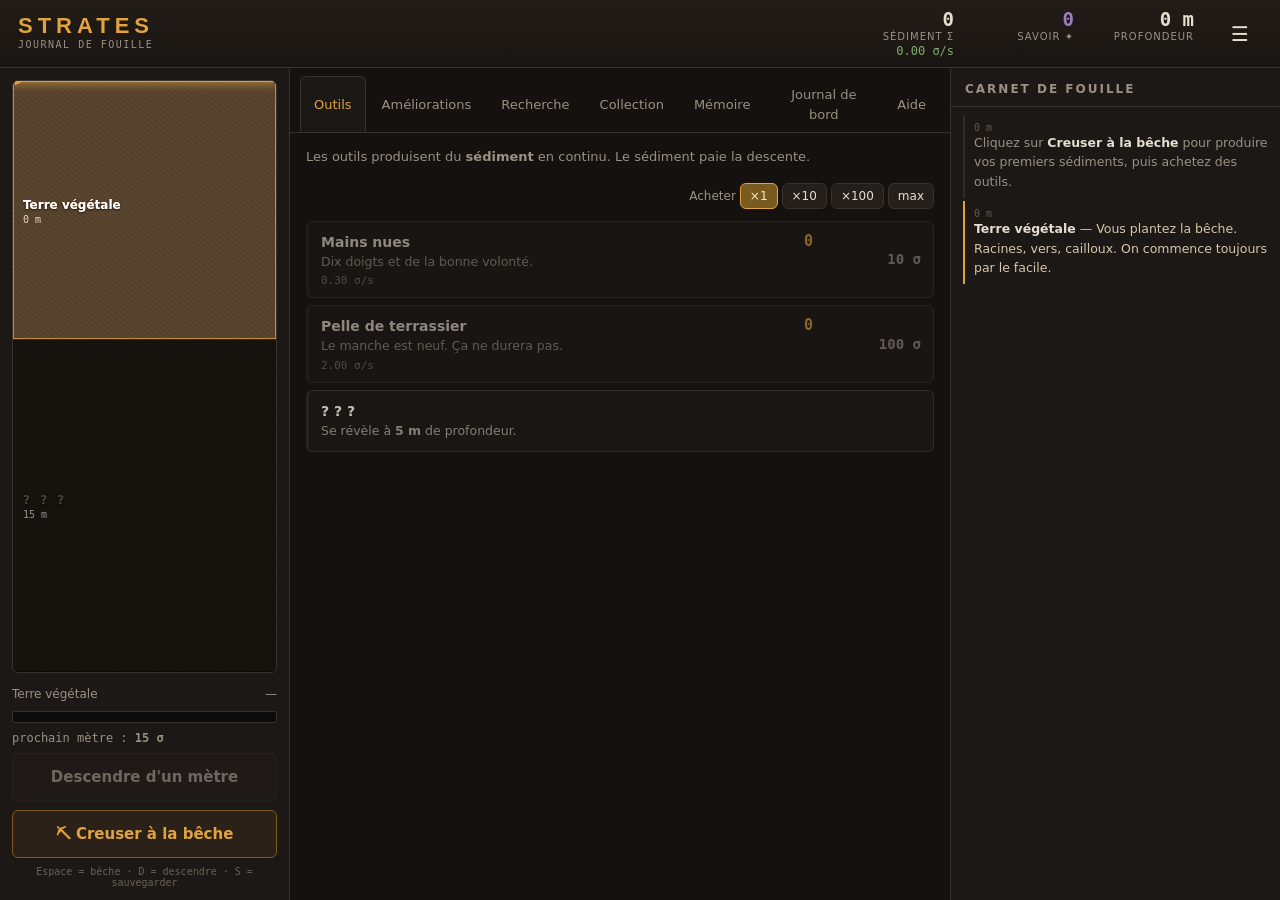
==== commit 3f5355cd: "V2.1 Correctifs & Equilibrages" ====
--- a/index.html
+++ b/index.html
@@ -7,7 +7,7 @@
 <!-- Le `?v=` change à chaque version : sans lui, un navigateur qui a déjà
      visité le jeu resservirait ses anciens fichiers depuis son cache et le
      joueur resterait bloqué sur une version périmée sans le savoir. -->
-<link rel="stylesheet" href="css/style.css?v=1.3.0">
+<link rel="stylesheet" href="css/style.css?v=2.1.0">
 <link rel="icon" href="data:image/svg+xml,<svg xmlns='http://www.w3.org/2000/svg' viewBox='0 0 32 32'><text y='26' font-size='26'>⛏️</text></svg>">
 </head>
 <body>
@@ -86,7 +86,7 @@
       <button class="tab" data-tab="ameliorations">Améliorations <span id="badge-upgrades" class="badge hidden"></span></button>
       <button class="tab" data-tab="recherche">Recherche <span id="badge-research" class="badge hidden"></span></button>
       <button class="tab" data-tab="collection">Collection</button>
-      <button class="tab" data-tab="memoire">Mémoire</button>
+      <button class="tab" data-tab="memoire">Mémoire <span id="badge-memoire" class="badge hidden"></span></button>
       <button class="tab" data-tab="stats">Journal de bord</button>
       <button class="tab" data-tab="aide">Aide <span id="badge-aide" class="badge hidden"></span></button>
     </nav>
@@ -108,13 +108,19 @@
 
     <!-- AMÉLIORATIONS -->
     <div class="tabpane hidden" id="pane-ameliorations">
-      <div class="pane-head"><p>Achats uniques, payés en sédiment. Elles doublent un outil ou boostent tout le chantier.</p></div>
+      <div class="pane-head">
+        <p>Achats uniques, payés en sédiment. Elles doublent un outil ou boostent tout le chantier.</p>
+        <button id="buy-all-up" class="buyall">Tout acheter</button>
+      </div>
       <div id="list-upgrades" class="list"></div>
     </div>
 
     <!-- RECHERCHE -->
     <div class="tabpane hidden" id="pane-recherche">
-      <div class="pane-head"><p>Payées en <b>savoir ✦</b>, gagné en exhumant des artefacts. <i>Perdues au comblement du puits.</i></p></div>
+      <div class="pane-head">
+        <p>Payées en <b>savoir ✦</b>, gagné en exhumant des artefacts. <i>Perdues au comblement du puits.</i></p>
+        <button id="buy-all-res" class="buyall">Tout acheter</button>
+      </div>
       <div id="list-research" class="list"></div>
     </div>
 
@@ -158,6 +164,34 @@
           <button id="btn-prestige" class="big danger">Combler le puits</button>
         </div>
         <div id="list-meta" class="list"></div>
+
+        <div id="challenges">
+          <h4>Défis de fouille</h4>
+          <p class="dc-intro">Une privation sèche, valable pour toute la fouille suivante.
+            Atteindre la profondeur demandée sans jamais enfreindre la règle accorde un bonus
+            <b>définitif</b>. Cliquez pour armer ou désarmer.</p>
+          <div id="challenge-list"></div>
+        </div>
+
+        <!-- Seconde couche de prestige : n'apparaît qu'une fois le Cœur touché -->
+        <div id="units-box" class="hidden">
+          <h4>Les neuf unités</h4>
+          <div class="unit-grid">
+            <div><span id="unit-num">3</span><small>unité actuelle</small></div>
+            <div><span id="unit-frag">0</span><small>fragments ✧</small></div>
+            <div><span id="unit-left">0</span><small>unités quittées</small></div>
+          </div>
+          <div class="unit-trait" id="unit-trait"></div>
+          <p class="dc-intro">Partir abandonne la mémoire gravée, les doctrines et les
+            recherches, et vous laisse <b>30 % des éclats gagnés à vie</b>. Survivent aussi la
+            collection, les succès, les maîtrises et les défis relevés.<br>
+            Vous gagnez des <b>fragments</b>, dont les bonus dépassent de loin ceux de la
+            mémoire — et <b>30 % de la nature</b> de la graine que vous quittez, définitivement.
+            Ces natures se cumulent : après plusieurs départs, vous ne fouillez plus une
+            planète mais la somme de toutes celles que vous avez traversées.</p>
+          <button id="btn-leave" class="big danger">Partir vers une autre unité</button>
+          <div id="fragment-list" class="list"></div>
+        </div>
       </div>
     </div>
 
@@ -197,12 +231,26 @@
       <button id="opt-import">Importer le code ci-dessous</button>
     </div>
     <textarea id="opt-io" rows="4" placeholder="Code de sauvegarde…"></textarea>
+    <div class="modal-row opt-sound">
+      <label><input type="checkbox" id="opt-sound-on" checked> Sons du chantier</label>
+      <input type="range" id="opt-volume" min="0" max="100" value="35">
+    </div>
     <p class="small">La partie est stockée dans votre navigateur et sauvegardée automatiquement
       toutes les 20 secondes. Vider les données du site efface la partie — pensez à exporter.</p>
     <div class="modal-row">
       <button id="opt-wipe" class="danger">Effacer la partie</button>
       <button data-close>Fermer</button>
     </div>
+  </div>
+</div>
+
+<!-- Bilan de fin de fouille : le seul moment où le jeu efface trois heures -->
+<div class="modal hidden" id="modal-report">
+  <div class="modal-box report-box">
+    <div class="hint-lab">Fouille close</div>
+    <h2 id="report-title">Bilan</h2>
+    <div id="report-body"></div>
+    <div class="modal-row"><button id="report-ok">Rouvrir un chantier</button></div>
   </div>
 </div>
 
@@ -243,11 +291,12 @@
 
 <!-- Scripts classiques (pas de modules ES) : le jeu doit fonctionner
      en ouvrant simplement le fichier, sans serveur local. L'ordre compte. -->
-<script src="js/utils.js?v=1.3.0"></script>
-<script src="js/content.js?v=1.3.0"></script>
-<script src="js/state.js?v=1.3.0"></script>
-<script src="js/engine.js?v=1.3.0"></script>
-<script src="js/ui.js?v=1.3.0"></script>
-<script src="js/main.js?v=1.3.0"></script>
+<script src="js/utils.js?v=2.1.0"></script>
+<script src="js/content.js?v=2.1.0"></script>
+<script src="js/state.js?v=2.1.0"></script>
+<script src="js/audio.js?v=2.1.0"></script>
+<script src="js/engine.js?v=2.1.0"></script>
+<script src="js/ui.js?v=2.1.0"></script>
+<script src="js/main.js?v=2.1.0"></script>
 </body>
 </html>
--- a/css/style.css
+++ b/css/style.css
@@ -242,6 +242,13 @@
 
 /* ---------- Aide ---------- */
 .hint-box { width: min(600px, 94vw); border-top: 3px solid var(--amber); }
+.hint-box.final {
+  border-top-color: var(--red);
+  background: linear-gradient(180deg, #241417, var(--bg-2) 55%);
+  box-shadow: 0 0 60px rgba(139,47,63,.35), 0 20px 60px rgba(0,0,0,.7);
+}
+.hint-box.final .hint-lab { color: #d4726a; }
+.hint-box.final h2 { color: #e08c84; }
 .hint-lab { font: 10px var(--mono); letter-spacing: 2px; text-transform: uppercase; color: var(--amber); }
 .hint-box h2 { margin: 3px 0 10px; }
 #hint-text { font-size: 14px; line-height: 1.7; color: #d5cabb; }
@@ -302,6 +309,63 @@
 }
 .db-lab { font: 9px var(--mono); letter-spacing: 1.5px; text-transform: uppercase; color: var(--txt-dim); }
 .db-name { font-weight: 600; color: var(--c); }
+
+/* --------- Synergies, défis, unités, bilan --------- */
+.syn { color: var(--green); }
+
+#challenges, #units-box { margin-top: 20px; }
+#challenges h4, #units-box h4 { margin: 0 0 6px; font-size: 13px; color: var(--amber); }
+#challenge-list { display: grid; grid-template-columns: repeat(auto-fit, minmax(240px, 1fr)); gap: 8px; }
+.chal {
+  padding: 10px 12px; cursor: pointer; user-select: none;
+  background: var(--bg-2); border: 1px solid var(--line);
+  border-left: 3px solid #6b3129; border-radius: var(--radius);
+}
+.chal:hover { background: var(--bg-3); }
+.chal.armed  { border-left-color: var(--red); box-shadow: inset 0 0 0 1px rgba(192,90,76,.35); }
+.chal.active { background: rgba(192,90,76,.10); }
+.chal.done   { border-left-color: var(--green); opacity: .7; cursor: default; }
+.chal-name { font-weight: 600; font-size: 14px; }
+.chal-depth { margin-left: auto; font: 11px var(--mono); color: var(--txt-dim); }
+.chal-flavor { font-size: 12px; font-style: italic; color: #9c8f80; margin: 4px 0; line-height: 1.5; }
+.chal-rule { font-size: 12.5px; color: var(--txt-dim); margin: 4px 0; line-height: 1.5; }
+.chal-reward { font: 11.5px var(--mono); color: var(--amber); }
+.chal.done .chal-reward { color: var(--green); }
+
+#units-box {
+  padding: 14px; border: 1px solid #4a3a52; border-radius: var(--radius);
+  background: linear-gradient(180deg, #1d2026, #171518);
+}
+.unit-grid { display: grid; grid-template-columns: repeat(3, 1fr); gap: 10px; text-align: center; }
+.unit-grid div span { display: block; font: 700 20px var(--mono); color: #8fb8c9; }
+.unit-grid div small { font-size: 10.5px; color: var(--txt-dim); text-transform: uppercase; }
+.unit-trait { text-align: center; font-size: 13px; margin: 10px 0; color: #cfe0e8; }
+.unit-inherit {
+  margin-top: 8px; padding: 8px 10px; border-radius: var(--radius);
+  background: rgba(143,184,201,.08); border: 1px solid #3d5560;
+  font-size: 12px; line-height: 1.55; color: #a9c3ce;
+}
+.buyall { margin-left: auto; padding: 5px 12px; font-size: 12px; }
+#units-box .big { width: 100%; margin-bottom: 12px; }
+.card.frag { border-left-color: #5a7f92; }
+.card.frag.afford { border-left-color: #8fb8c9; }
+.card.frag.afford .price { color: #8fb8c9; }
+
+.report-box { width: min(520px, 94vw); border-top: 3px solid var(--amber); }
+.report-table { width: 100%; border-collapse: collapse; font-size: 13.5px; margin-top: 4px; }
+.report-table td { padding: 6px 4px; border-bottom: 1px solid #241f1a; }
+.report-table td:first-child { color: var(--txt-dim); }
+.report-table td:last-child { text-align: right; font-family: var(--mono); }
+.report-gain {
+  margin-top: 14px; padding: 10px; text-align: center;
+  background: rgba(224,163,62,.10); border: 1px solid var(--amber-dk);
+  border-radius: var(--radius); font: 600 15px var(--mono); color: var(--amber);
+}
+.opt-sound { align-items: center; gap: 14px; }
+.opt-sound label { font-size: 13px; display: flex; align-items: center; gap: 6px; }
+.opt-sound input[type=range] { flex: 1; accent-color: var(--amber); }
+.le-defi { border-left-color: var(--green); color: #c4dab8; }
+.le-unit { border-left-color: #8fb8c9; color: #cfe0e8; background: rgba(143,184,201,.10); }
 
 /* --------- Stats & succès --------- */
 #stat-table { width: 100%; border-collapse: collapse; margin-bottom: 20px; font-size: 13px; }
@@ -349,6 +413,7 @@
 .le-up       { border-left-color: #4d7fa8; }
 .le-event    { border-left-color: #c98a3a; color: #d9c5a6; }
 .le-doctrine { border-left-color: #4d9a8a; color: #bcd9d0; }
+.le-coeur    { border-left-color: var(--red); color: #e8c4be; background: rgba(139,47,63,.12); }
 
 /* =========================== SURCOUCHES =========================== */
 /* Placé en bas et non en haut : en haut il recouvrait la barre d'onglets,
@@ -466,7 +531,9 @@
 [data-tip] { position: relative; }
 [data-tip]::after {
   content: attr(data-tip);
-  position: absolute; top: calc(100% + 8px); right: 0; z-index: 100;
+  /* z-index sous les fenêtres modales (90) : une infobulle ne doit jamais
+     passer par-dessus une question à laquelle le joueur doit répondre. */
+  position: absolute; top: calc(100% + 8px); right: 0; z-index: 85;
   width: 250px; padding: 9px 11px;
   background: #2b241d; border: 1px solid var(--line); border-radius: var(--radius);
   box-shadow: 0 8px 24px rgba(0,0,0,.6);
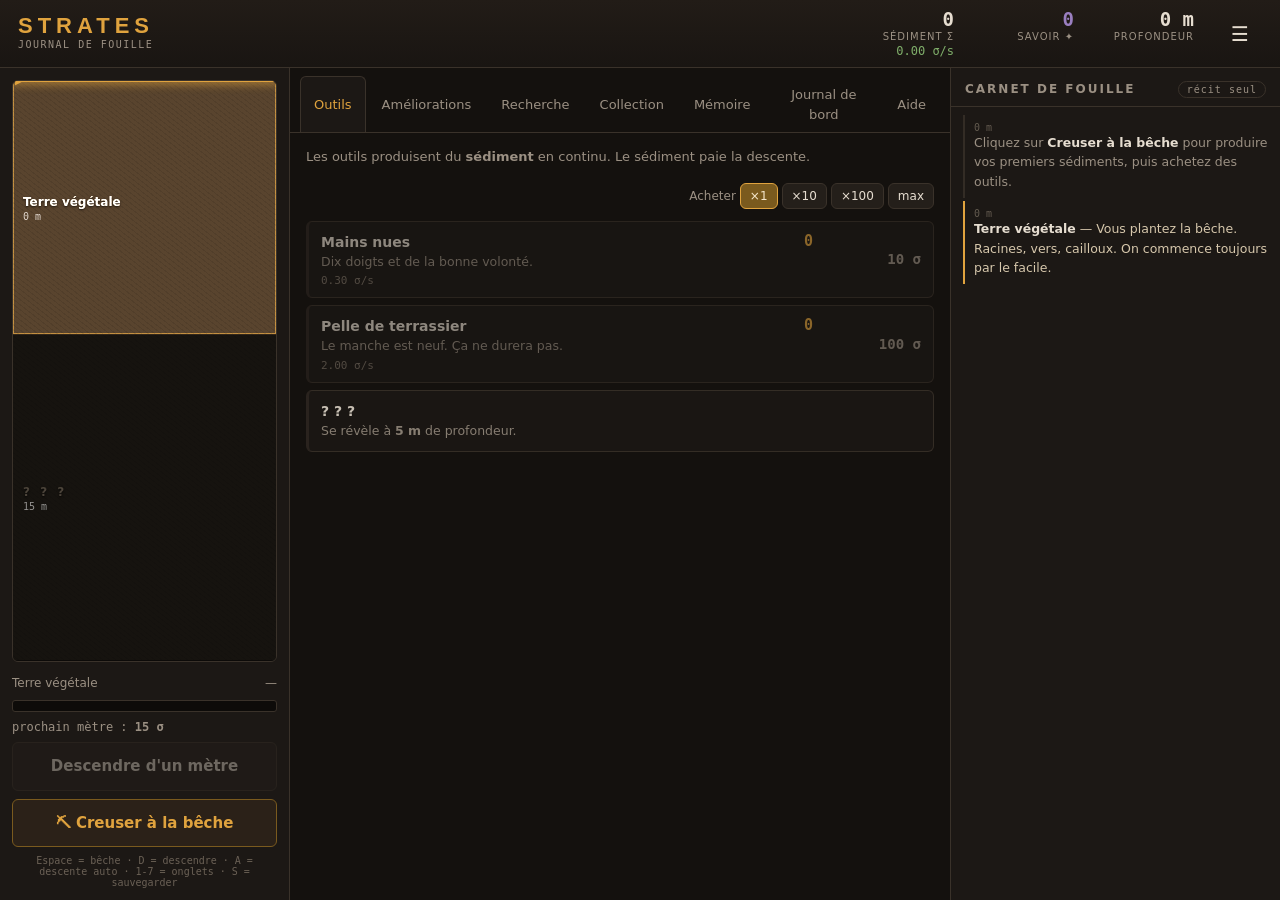
==== commit 43b26ca3: "[Corrections de bugs - Opus 5.5]" ====
--- a/index.html
+++ b/index.html
@@ -7,7 +7,7 @@
 <!-- Le `?v=` change à chaque version : sans lui, un navigateur qui a déjà
      visité le jeu resservirait ses anciens fichiers depuis son cache et le
      joueur resterait bloqué sur une version périmée sans le savoir. -->
-<link rel="stylesheet" href="css/style.css?v=2.1.0">
+<link rel="stylesheet" href="css/style.css?v=2.1.1">
 <link rel="icon" href="data:image/svg+xml,<svg xmlns='http://www.w3.org/2000/svg' viewBox='0 0 32 32'><text y='26' font-size='26'>⛏️</text></svg>">
 </head>
 <body>
@@ -38,7 +38,7 @@
     </div>
   </div>
 
-  <button id="btn-menu" class="ghost" title="Options">☰</button>
+  <button id="btn-menu" class="ghost" title="Options" aria-label="Options">☰</button>
 </header>
 
 <!-- ======================= CORPS ======================= -->
@@ -75,7 +75,7 @@
         </div>
       </div>
 
-      <div class="hint">Espace = bêche · D = descendre · S = sauvegarder</div>
+      <div class="hint">Espace = bêche · D = descendre · A = descente auto · 1-7 = onglets · S = sauvegarder</div>
     </div>
   </aside>
 
@@ -183,7 +183,7 @@
           </div>
           <div class="unit-trait" id="unit-trait"></div>
           <p class="dc-intro">Partir abandonne la mémoire gravée, les doctrines et les
-            recherches, et vous laisse <b>30 % des éclats gagnés à vie</b>. Survivent aussi la
+            recherches, et vous laisse <b>30 % des éclats gagnés à vie</b>. Survivent aussi la Graine, la
             collection, les succès, les maîtrises et les défis relevés.<br>
             Vous gagnez des <b>fragments</b>, dont les bonus dépassent de loin ceux de la
             mémoire — et <b>30 % de la nature</b> de la graine que vous quittez, définitivement.
@@ -212,7 +212,10 @@
 
   <!-- ---------- COLONNE DROITE : JOURNAL ---------- -->
   <aside id="journal">
-    <h3>Carnet de fouille</h3>
+    <h3>Carnet de fouille
+      <button id="log-filter" class="log-filter" aria-pressed="false"
+              title="Masquer les lignes comptables (doublons, achats, succès) et ne garder que le récit.">récit seul</button>
+    </h3>
     <div id="log"></div>
   </aside>
 
@@ -220,9 +223,9 @@
 
 <!-- ======================= SURCOUCHES ======================= -->
 <div id="artefact-flash" class="hidden"></div>
-<div id="toasts"></div>
-
-<div class="modal hidden" id="modal-options">
+<div id="toasts" role="status" aria-live="polite"></div>
+
+<div class="modal hidden" id="modal-options" role="dialog" aria-modal="true" aria-label="Options">
   <div class="modal-box">
     <h2>Options <span id="opt-version" class="version">v—</span></h2>
     <div class="modal-row">
@@ -245,7 +248,7 @@
 </div>
 
 <!-- Bilan de fin de fouille : le seul moment où le jeu efface trois heures -->
-<div class="modal hidden" id="modal-report">
+<div class="modal hidden" id="modal-report" role="dialog" aria-modal="true" aria-labelledby="report-title">
   <div class="modal-box report-box">
     <div class="hint-lab">Fouille close</div>
     <h2 id="report-title">Bilan</h2>
@@ -255,7 +258,7 @@
 </div>
 
 <!-- Aide contextuelle, montrée une seule fois au déblocage d'une mécanique -->
-<div class="modal hidden" id="modal-hint">
+<div class="modal hidden" id="modal-hint" role="dialog" aria-modal="true" aria-labelledby="hint-title">
   <div class="modal-box hint-box">
     <div class="hint-lab">Nouveau dans votre chantier</div>
     <h2 id="hint-title">…</h2>
@@ -269,7 +272,7 @@
 
 <!-- Événement de forage : volontairement SANS bouton de fermeture.
      Le puits pose une question, on y répond. -->
-<div class="modal hidden" id="modal-event">
+<div class="modal hidden" id="modal-event" role="dialog" aria-modal="true" aria-labelledby="ev-title">
   <div class="modal-box event-box">
     <div class="ev-strata" id="ev-strata"></div>
     <h2 id="ev-title">…</h2>
@@ -278,7 +281,7 @@
   </div>
 </div>
 
-<div class="modal hidden" id="modal-confirm">
+<div class="modal hidden" id="modal-confirm" role="dialog" aria-modal="true" aria-labelledby="confirm-title">
   <div class="modal-box">
     <h2 id="confirm-title">…</h2>
     <p id="confirm-body">…</p>
@@ -291,12 +294,12 @@
 
 <!-- Scripts classiques (pas de modules ES) : le jeu doit fonctionner
      en ouvrant simplement le fichier, sans serveur local. L'ordre compte. -->
-<script src="js/utils.js?v=2.1.0"></script>
-<script src="js/content.js?v=2.1.0"></script>
-<script src="js/state.js?v=2.1.0"></script>
-<script src="js/audio.js?v=2.1.0"></script>
-<script src="js/engine.js?v=2.1.0"></script>
-<script src="js/ui.js?v=2.1.0"></script>
-<script src="js/main.js?v=2.1.0"></script>
+<script src="js/utils.js?v=2.1.1"></script>
+<script src="js/content.js?v=2.1.1"></script>
+<script src="js/state.js?v=2.1.1"></script>
+<script src="js/audio.js?v=2.1.1"></script>
+<script src="js/engine.js?v=2.1.1"></script>
+<script src="js/ui.js?v=2.1.1"></script>
+<script src="js/main.js?v=2.1.1"></script>
 </body>
 </html>
--- a/css/style.css
+++ b/css/style.css
@@ -393,6 +393,16 @@
   letter-spacing: 2px; text-transform: uppercase; color: var(--txt-dim);
   border-bottom: 1px solid var(--line);
 }
+#journal h3 { display: flex; align-items: center; justify-content: space-between; gap: 8px; }
+/* Filtre « récit seul » : masque la comptabilité (doublons, achats, succès)
+   pour ne laisser que ce que le puits raconte. */
+.log-filter {
+  font: 10px var(--mono); letter-spacing: 1px; text-transform: none;
+  padding: 2px 8px; border: 1px solid var(--line); border-radius: 10px;
+  background: transparent; color: var(--txt-dim); cursor: pointer;
+}
+.log-filter[aria-pressed="true"] { color: var(--amber); border-color: var(--amber); }
+#log.story .le-dup, #log.story .le-up, #log.story .le-res, #log.story .le-ach { display: none; }
 #log { flex: 1; min-height: 0; overflow-y: auto; padding: 8px 12px 30px; }
 .le {
   padding: 7px 0 7px 9px; border-left: 2px solid #332c25;
